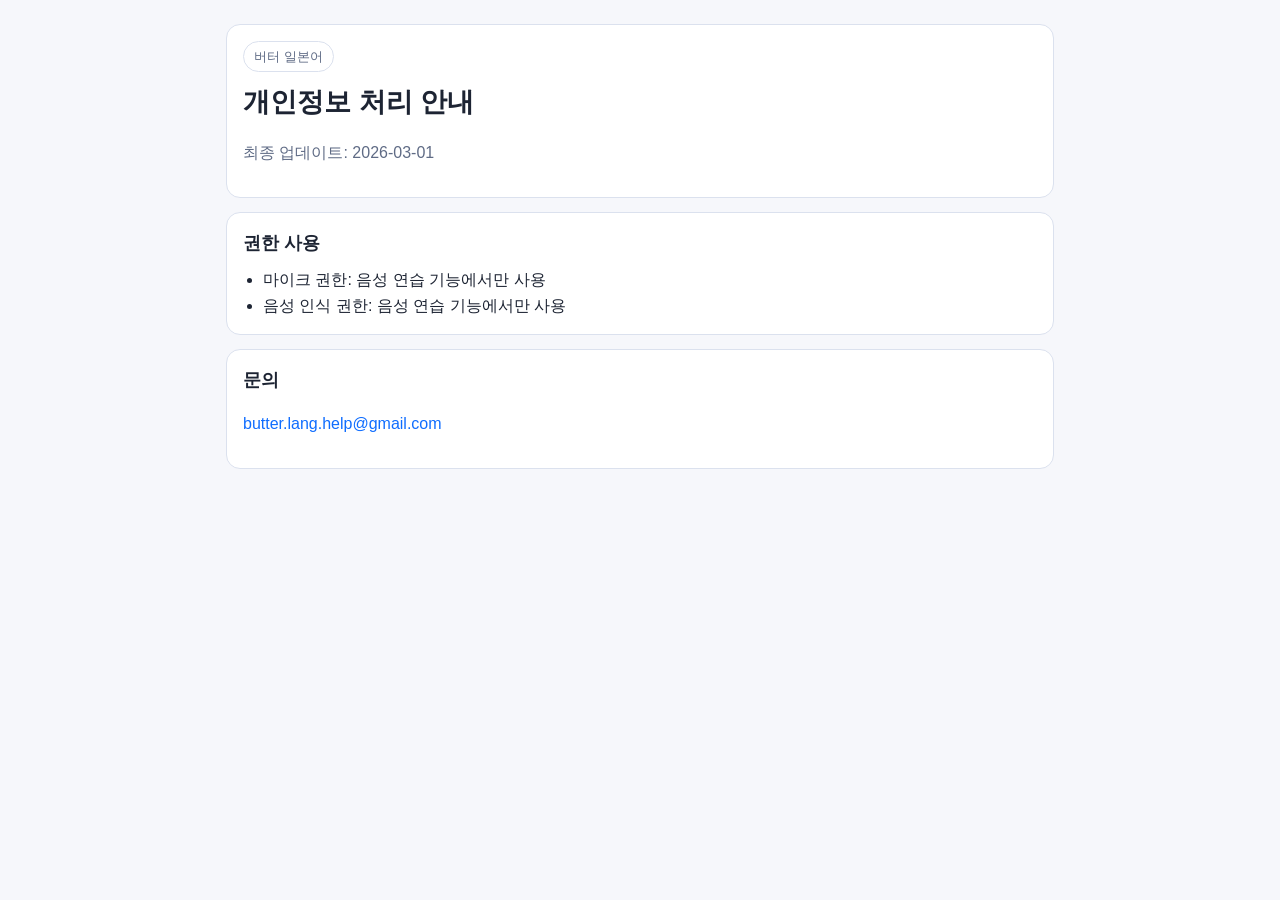
==== japanese/ko/privacy/index.html @ 9764780d "Initial ButterLanguage Pages site" ====
<!doctype html>
<html lang="ko">
<head>
  <meta charset="utf-8" />
  <meta name="viewport" content="width=device-width, initial-scale=1" />
  <title>버터 일본어 개인정보 처리 안내</title>
  <link rel="stylesheet" href="../../../assets/styles.css" />
</head>
<body>
  <main class="wrapper">
    <section class="card">
      <span class="badge">버터 일본어</span>
      <h1>개인정보 처리 안내</h1>
      <p class="muted">최종 업데이트: 2026-03-01</p>
    </section>

    <section class="card">
      <h2>권한 사용</h2>
      <ul>
        <li>마이크 권한: 음성 연습 기능에서만 사용</li>
        <li>음성 인식 권한: 음성 연습 기능에서만 사용</li>
      </ul>
    </section>

    <section class="card">
      <h2>문의</h2>
      <p><a href="mailto:butter.lang.help@gmail.com">butter.lang.help@gmail.com</a></p>
    </section>
  </main>
</body>
</html>
---- assets/styles.css ----
:root {
  --bg: #f6f7fb;
  --card: #ffffff;
  --text: #1d2433;
  --muted: #5f6b85;
  --primary: #0f6dff;
  --line: #dbe1ee;
}

* { box-sizing: border-box; }

body {
  margin: 0;
  font-family: -apple-system, BlinkMacSystemFont, "Segoe UI", Roboto, "Noto Sans KR", "Apple SD Gothic Neo", sans-serif;
  background: var(--bg);
  color: var(--text);
  line-height: 1.6;
}

.wrapper {
  max-width: 860px;
  margin: 0 auto;
  padding: 24px 16px 48px;
}

.card {
  background: var(--card);
  border: 1px solid var(--line);
  border-radius: 14px;
  padding: 16px;
  margin-bottom: 14px;
}

h1, h2 { margin: 0 0 10px; }
h1 { font-size: 1.7rem; }
h2 { font-size: 1.1rem; }

p, li { color: var(--text); }

ul, ol { margin: 8px 0 0 20px; padding: 0; }

a {
  color: var(--primary);
  text-decoration: none;
}

a:hover { text-decoration: underline; }

.muted { color: var(--muted); }

.grid {
  display: grid;
  grid-template-columns: 1fr;
  gap: 12px;
}

@media (min-width: 760px) {
  .grid {
    grid-template-columns: 1fr 1fr;
  }
}

.badge {
  display: inline-block;
  border: 1px solid var(--line);
  border-radius: 999px;
  padding: 4px 10px;
  font-size: 0.82rem;
  color: var(--muted);
  margin-bottom: 8px;
}
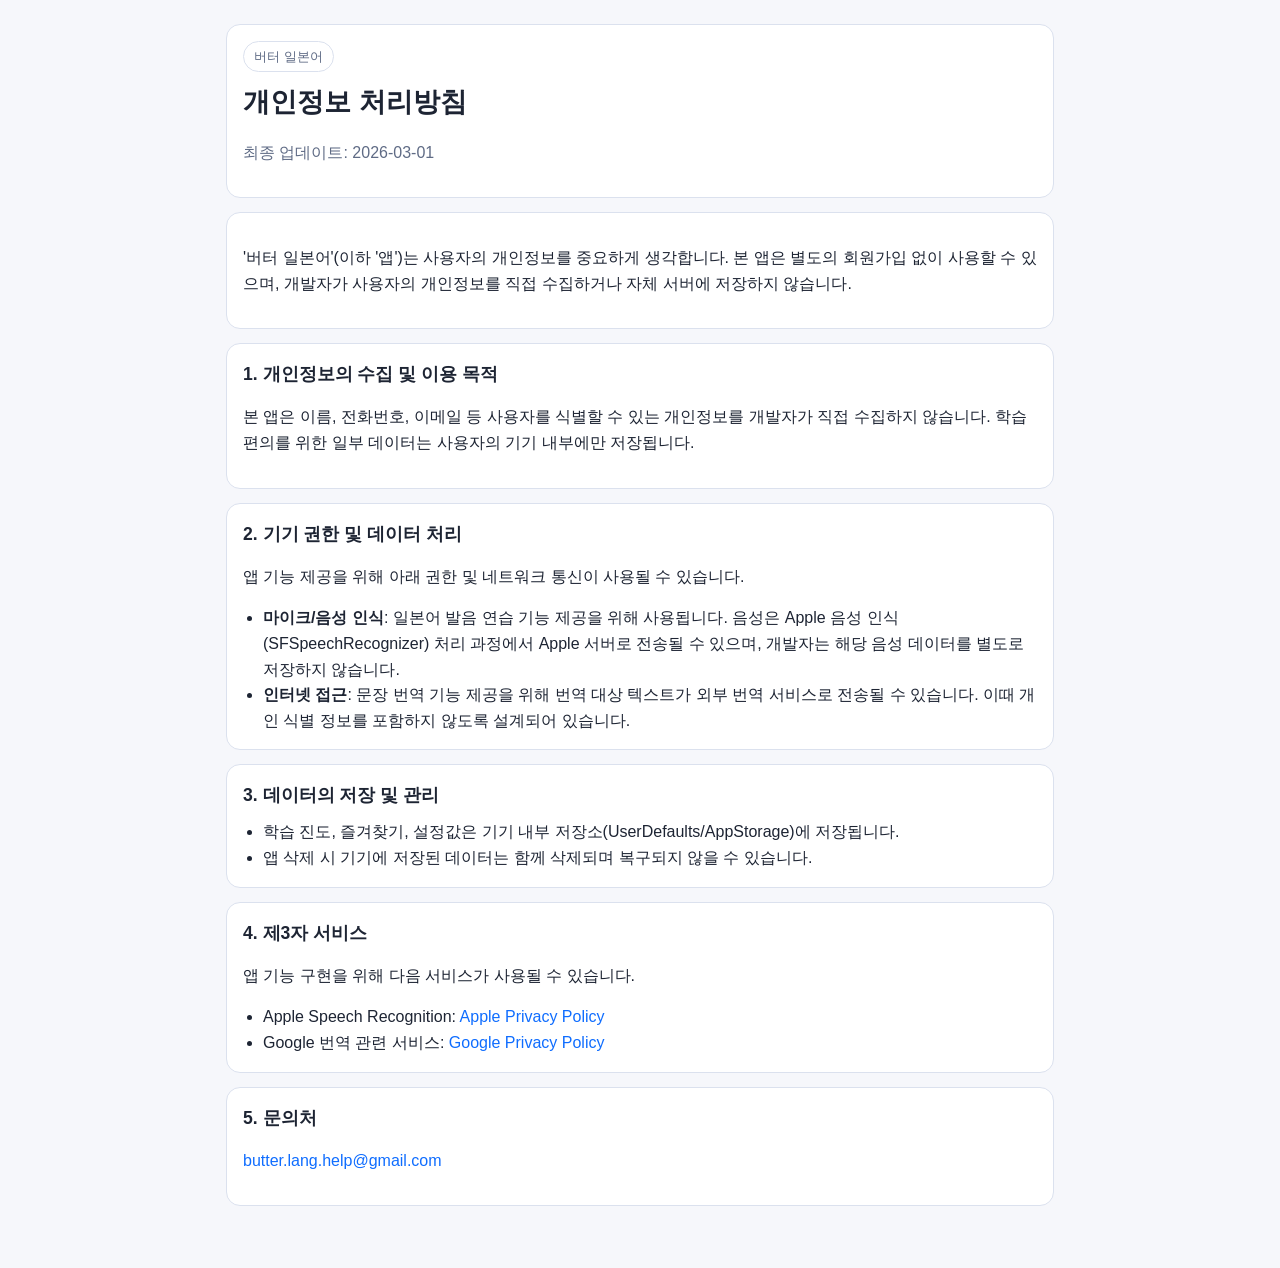
==== commit 35a0d4c2: "Update Japanese privacy policy final wording" ====
--- a/japanese/ko/privacy/index.html
+++ b/japanese/ko/privacy/index.html
@@ -10,20 +10,67 @@
   <main class="wrapper">
     <section class="card">
       <span class="badge">버터 일본어</span>
-      <h1>개인정보 처리 안내</h1>
+      <h1>개인정보 처리방침</h1>
       <p class="muted">최종 업데이트: 2026-03-01</p>
     </section>
 
     <section class="card">
-      <h2>권한 사용</h2>
+      <p>
+        '버터 일본어'(이하 '앱')는 사용자의 개인정보를 중요하게 생각합니다.
+        본 앱은 별도의 회원가입 없이 사용할 수 있으며, 개발자가 사용자의 개인정보를 직접 수집하거나
+        자체 서버에 저장하지 않습니다.
+      </p>
+    </section>
+
+    <section class="card">
+      <h2>1. 개인정보의 수집 및 이용 목적</h2>
+      <p>
+        본 앱은 이름, 전화번호, 이메일 등 사용자를 식별할 수 있는 개인정보를 개발자가 직접 수집하지 않습니다.
+        학습 편의를 위한 일부 데이터는 사용자의 기기 내부에만 저장됩니다.
+      </p>
+    </section>
+
+    <section class="card">
+      <h2>2. 기기 권한 및 데이터 처리</h2>
+      <p>앱 기능 제공을 위해 아래 권한 및 네트워크 통신이 사용될 수 있습니다.</p>
       <ul>
-        <li>마이크 권한: 음성 연습 기능에서만 사용</li>
-        <li>음성 인식 권한: 음성 연습 기능에서만 사용</li>
+        <li>
+          <strong>마이크/음성 인식</strong>: 일본어 발음 연습 기능 제공을 위해 사용됩니다.
+          음성은 Apple 음성 인식(SFSpeechRecognizer) 처리 과정에서 Apple 서버로 전송될 수 있으며,
+          개발자는 해당 음성 데이터를 별도로 저장하지 않습니다.
+        </li>
+        <li>
+          <strong>인터넷 접근</strong>: 문장 번역 기능 제공을 위해 번역 대상 텍스트가 외부 번역 서비스로
+          전송될 수 있습니다. 이때 개인 식별 정보를 포함하지 않도록 설계되어 있습니다.
+        </li>
       </ul>
     </section>
 
     <section class="card">
-      <h2>문의</h2>
+      <h2>3. 데이터의 저장 및 관리</h2>
+      <ul>
+        <li>학습 진도, 즐겨찾기, 설정값은 기기 내부 저장소(UserDefaults/AppStorage)에 저장됩니다.</li>
+        <li>앱 삭제 시 기기에 저장된 데이터는 함께 삭제되며 복구되지 않을 수 있습니다.</li>
+      </ul>
+    </section>
+
+    <section class="card">
+      <h2>4. 제3자 서비스</h2>
+      <p>앱 기능 구현을 위해 다음 서비스가 사용될 수 있습니다.</p>
+      <ul>
+        <li>
+          Apple Speech Recognition:
+          <a href="https://www.apple.com/legal/privacy/" target="_blank" rel="noopener noreferrer">Apple Privacy Policy</a>
+        </li>
+        <li>
+          Google 번역 관련 서비스:
+          <a href="https://policies.google.com/privacy" target="_blank" rel="noopener noreferrer">Google Privacy Policy</a>
+        </li>
+      </ul>
+    </section>
+
+    <section class="card">
+      <h2>5. 문의처</h2>
       <p><a href="mailto:butter.lang.help@gmail.com">butter.lang.help@gmail.com</a></p>
     </section>
   </main>
